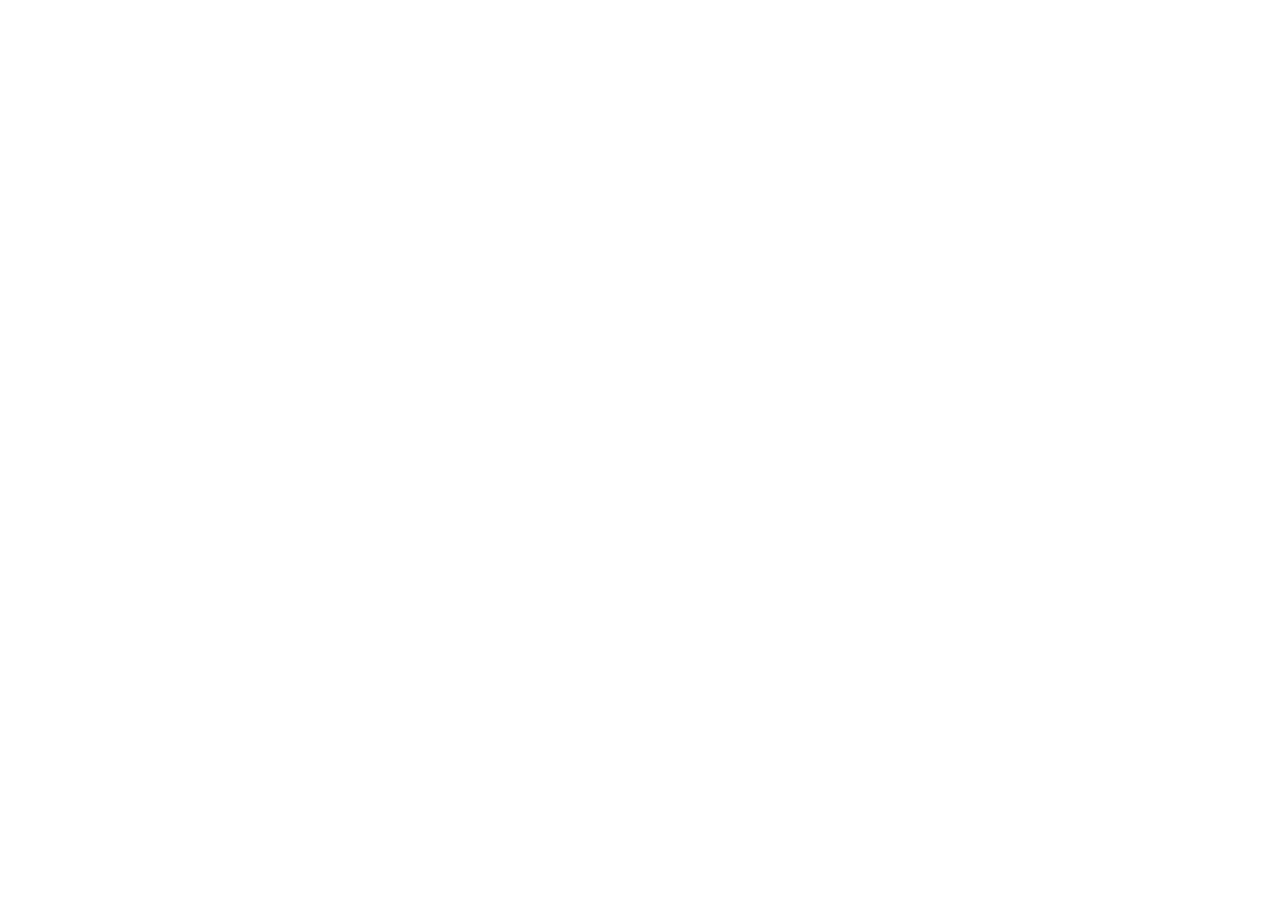
==== index.html @ 857faf33 "css setup and images" ====
<!doctype html>
<html lang="en">
  <head>
    <meta charset="UTF-8" />
    <meta name="viewport" content="width=device-width, initial-scale=1.0" />

    <!--google fonts-->
    <link rel="preconnect" href="https://fonts.googleapis.com" />
    <link rel="preconnect" href="https://fonts.gstatic.com" crossorigin />
    <link
      href="https://fonts.googleapis.com/css2?family=Google+Sans:ital,opsz,wght@0,17..18,400..700;1,17..18,400..700&family=Klee+One&family=Shantell+Sans:ital,wght@0,300..800;1,300..800&display=swap"
      rel="stylesheet"
    />

    <!--css-->

    <link rel="stylesheet" href="style.css" />

    <title>Kane | Profile</title>
  </head>
  <body></body>
</html>
---- style.css ----
:root {
  --clr-neutral-100: hsl(210, 20%, 98%);
  --clr-neutral-200: hsl(225, 20%, 96%);
  --clr-neutral-300: hsl(60, 4%, 85%);
  --clr-neutral-500: hsl(60, 4%, 16%);
  --clr-neutral-600: hsl(60, 6%, 13%);
  --clr-neutral-700: hsl(218, 22%, 10%);

  --clr-primary-100: hsl(278, 100, 83);
  --clr-primary-300: hsl(273, 68, 59);
  --clr-primary-800: hsl(262, 100, 8);

  --clr-secondary-400: hsl(152, 41, 52);

  --clr-gradient: linear-gradient(90deg, red -50%, blue 150%);

  --fw-regular: 400;
  --fw-bold: 700;

  --ff-primary: "Klee One", cursive;
  --ff-secondary: "Google Sans", sans-serif;
  --ff-accent: "Shantell Sans", cursive;

  --fs-300: clamp(0.9375rem, 0.6665rem + 1.2045vw, 1.6rem);
  --fs-400: clamp(1.125rem, 0.767rem + 1.5909vw, 2rem);
  --fs-500: clamp(1.35rem, 0.8795rem + 2.0909vw, 2.5rem);
  --fs-600: clamp(1.62rem, 1.0043rem + 2.7364vw, 3.125rem);
  --fs-700: clamp(1.944rem, 1.1413rem + 3.5677vw, 3.9063rem);
  --fs-800: clamp(2.3328rem, 1.2896rem + 4.6364vw, 4.8828rem);
  --fs-900: clamp(2.7994rem, 1.4477rem + 6.0076vw, 6.1035rem);

  /* light theme */
  --clr-foreground: var(--clr-neutral-700);
  --clr-background: var(--clr-neutral-100);
}

@media (prefers-color-scheme: dark) {
  :root {
    /* dark theme */
    --clr-foreground: var(--clr-neutral-100);
    --clr-background: var(--clr-neutral-700);
  }
}

/* Utility Classes*/

.wrapper {
  width: min(1440px, 100% - 4rem);
  margin-inline: auto;
}

.grid {
  display: grid;
  gap: var(--grid-spacer, 1rem);
}

.flex {
  display: flex;
  gap: var(--flex-spacer, 1rem);
}

.ff-primary {
  font-family: var(--ff-primary);
}

.ff-secondary {
  font-family: var(--ff-secondary);
}

.ff-accent {
  font-family: var(--ff-accent);
}
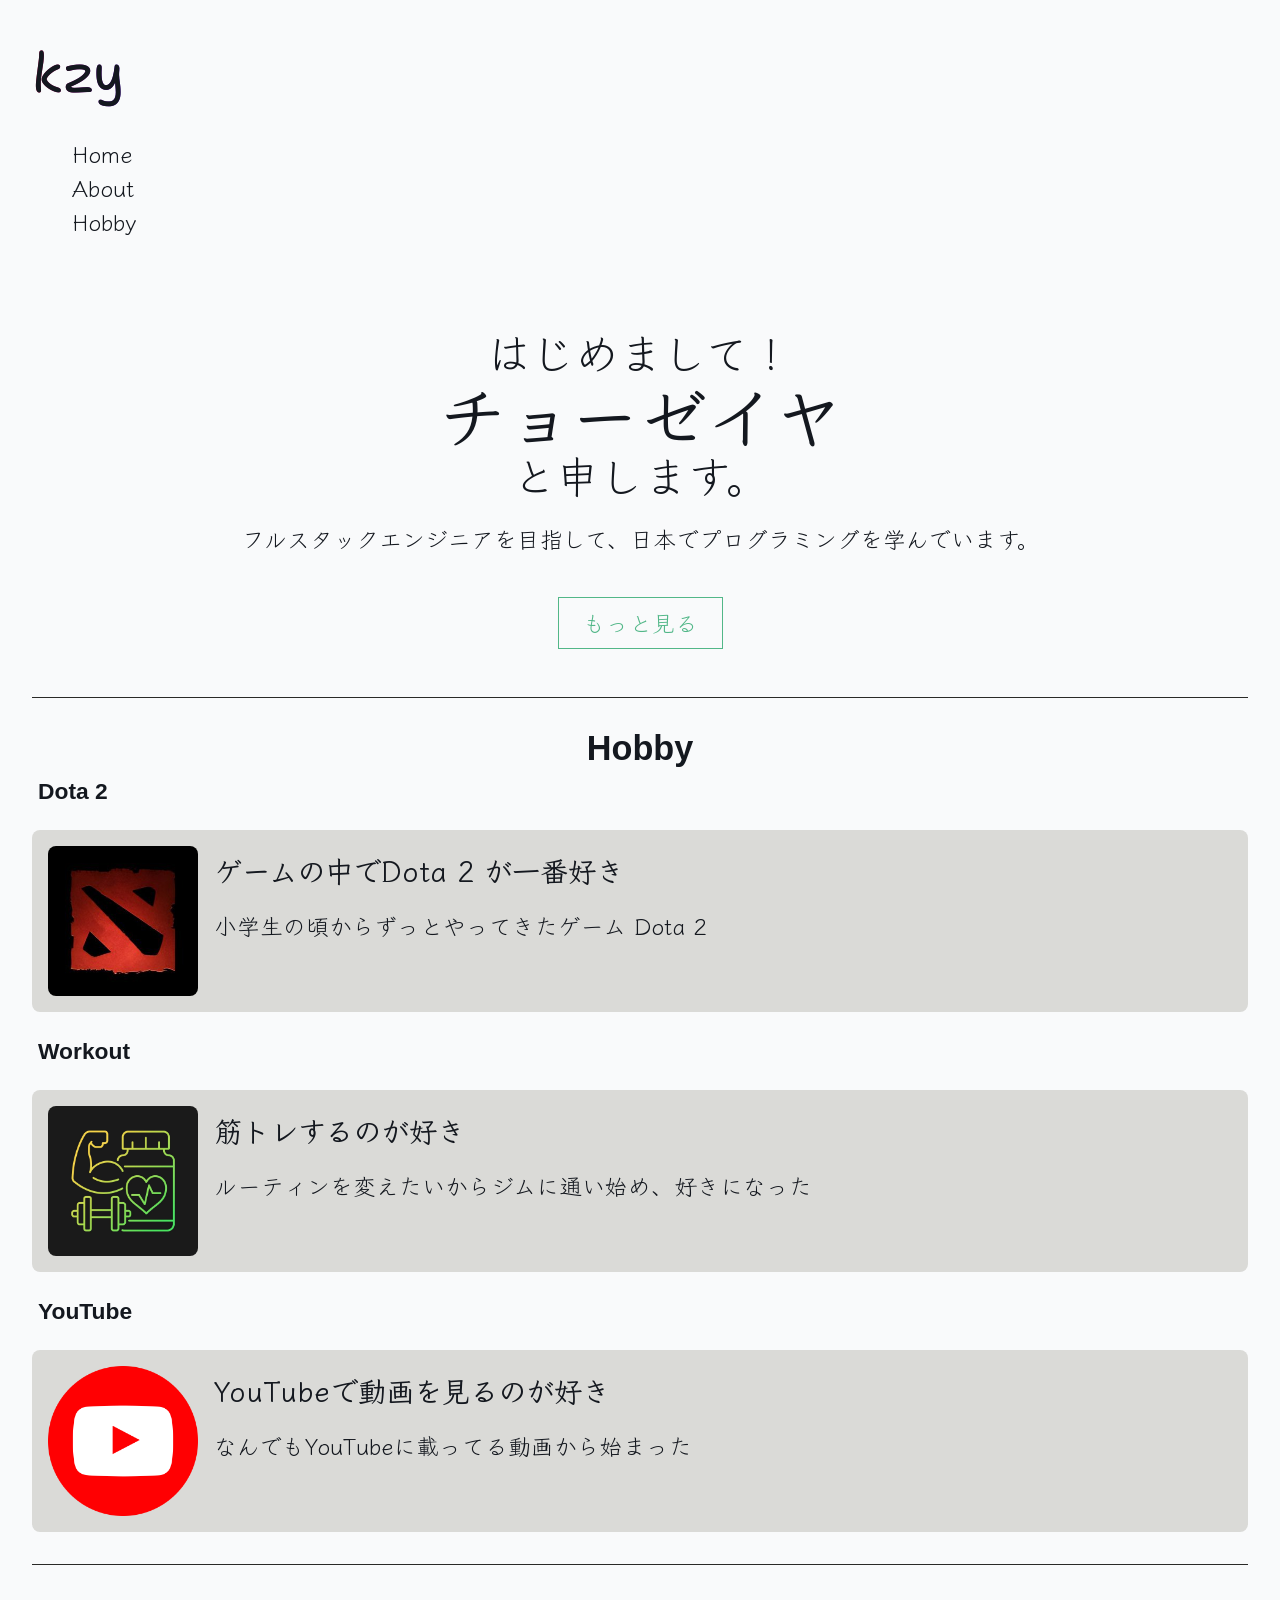
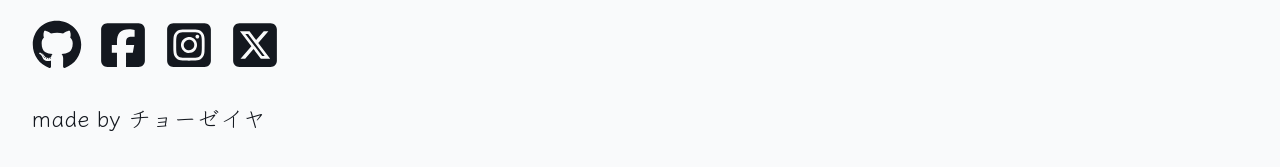
==== commit 16060a8f: "everything but navigation is styled" ====
--- a/index.html
+++ b/index.html
@@ -8,7 +8,7 @@
     <link rel="preconnect" href="https://fonts.googleapis.com" />
     <link rel="preconnect" href="https://fonts.gstatic.com" crossorigin />
     <link
-      href="https://fonts.googleapis.com/css2?family=Google+Sans:ital,opsz,wght@0,17..18,400..700;1,17..18,400..700&family=Klee+One&family=Shantell+Sans:ital,wght@0,300..800;1,300..800&display=swap"
+      href="https://fonts.googleapis.com/css2?family=Google+Sans:ital,opsz,wght@0,17..18,400..700;1,17..18,400..700&family=Klee+One:wght@400;600&family=Shantell+Sans:ital,wght@0,300..800;1,300..800&display=swap"
       rel="stylesheet"
     />
 
@@ -16,7 +16,166 @@
 
     <link rel="stylesheet" href="style.css" />
 
-    <title>Kane | Profile</title>
+    <title>kzy | Profile</title>
   </head>
-  <body></body>
+  <body>
+    <header>
+      <div class="wrapper">
+        <div class="logo-container">
+          <p class="logo">
+            <a class="logo-link | ff-accent fs-800" href="index.html">kzy</a>
+          </p>
+        </div>
+        <nav class="primary-nav">
+          <ul class="nav-lists" role="list">
+            <li class="nav-list">
+              <a href="index.html" class="nav-link">Home</a>
+            </li>
+            <li class="nav-list">
+              <a href="about.html" class="nav-link">About</a>
+            </li>
+            <li class="nav-list">
+              <a href="hobby.html" class="nav-link">Hobby</a>
+            </li>
+          </ul>
+        </nav>
+      </div>
+    </header>
+
+    <main>
+      <div class="wrapper">
+        <section class="hero-section">
+          <div class="hero-content | grid">
+            <h1 class="hero-content-title | fw-regular fs-700">
+              はじめまして！
+              <br />
+              <span class="text-big | fw-semi-bold fs-900">チョーゼイヤ</span>
+              <br />
+              と申します。
+            </h1>
+            <p class="hero-content-description">
+              フルスタックエンジニアを目指して、日本でプログラミングを学んでいます。
+            </p>
+            <a href="about.html" class="link-btn">もっと見る</a>
+          </div>
+
+          <img src="" alt="" class="hero-avatar" />
+        </section>
+
+        <section class="hobby-section">
+          <h2 class="hobby-title | ff-secondary fw-bold text-center">Hobby</h2>
+
+          <div class="cards-container | grid">
+            <!--Dota 2-->
+            <div class="card dota | grid">
+              <p class="card-title | ff-secondary fw-bold">Dota 2</p>
+              <div class="card-content-container | grid">
+                <div class="card-img">
+                  <img src="images/dota.jpg" alt="" />
+                </div>
+                <div class="card-contents | flow text-start">
+                  <h4 class="card-content-heading | fs-500">
+                    ゲームの中でDota 2 が一番好き
+                  </h4>
+                  <p class="card-content-description">
+                    小学生の頃からずっとやってきたゲーム Dota 2
+                  </p>
+                </div>
+              </div>
+            </div>
+
+            <!--Workout-->
+            <div class="card workout | grid">
+              <p class="card-title | ff-secondary fw-bold">Workout</p>
+              <div class="card-content-container | grid">
+                <div class="card-img">
+                  <img src="images/workout.jpg" alt="" />
+                </div>
+                <div class="card-contents | flow text-start">
+                  <h4 class="card-content-heading | fs-500">
+                    筋トレするのが好き
+                  </h4>
+                  <p class="card-content-description">
+                    ルーティンを変えたいからジムに通い始め、好きになった
+                  </p>
+                </div>
+              </div>
+            </div>
+
+            <!--YouTube-->
+            <div class="card youtube | grid">
+              <p class="card-title | ff-secondary fw-bold">YouTube</p>
+              <div class="card-content-container | grid">
+                <div class="card-img">
+                  <img src="images/youtube.png" alt="" />
+                </div>
+                <div class="card-contents | flow text-start">
+                  <h4 class="card-content-heading | fs-500">
+                    YouTubeで動画を見るのが好き　
+                  </h4>
+                  <p class="card-content-description">
+                    なんでもYouTubeに載ってる動画から始まった
+                  </p>
+                </div>
+              </div>
+            </div>
+          </div>
+        </section>
+      </div>
+    </main>
+    <footer>
+      <div class="footer-section | wrapper">
+        <ul class="social-lists | flex" role="list">
+          <!--GitHub-->
+          <li class="social-list github">
+            <a href="" class="social-link">
+              <svg xmlns="http://www.w3.org/2000/svg" viewBox="0 0 512 512">
+                <!--!Font Awesome Free v7.2.0 by @fontawesome - https://fontawesome.com License - https://fontawesome.com/license/free Copyright 2026 Fonticons, Inc.-->
+                <path
+                  d="M173.9 397.4c0 2-2.3 3.6-5.2 3.6-3.3 .3-5.6-1.3-5.6-3.6 0-2 2.3-3.6 5.2-3.6 3-.3 5.6 1.3 5.6 3.6zm-31.1-4.5c-.7 2 1.3 4.3 4.3 4.9 2.6 1 5.6 0 6.2-2s-1.3-4.3-4.3-5.2c-2.6-.7-5.5 .3-6.2 2.3zm44.2-1.7c-2.9 .7-4.9 2.6-4.6 4.9 .3 2 2.9 3.3 5.9 2.6 2.9-.7 4.9-2.6 4.6-4.6-.3-1.9-3-3.2-5.9-2.9zM252.8 8c-138.7 0-244.8 105.3-244.8 244 0 110.9 69.8 205.8 169.5 239.2 12.8 2.3 17.3-5.6 17.3-12.1 0-6.2-.3-40.4-.3-61.4 0 0-70 15-84.7-29.8 0 0-11.4-29.1-27.8-36.6 0 0-22.9-15.7 1.6-15.4 0 0 24.9 2 38.6 25.8 21.9 38.6 58.6 27.5 72.9 20.9 2.3-16 8.8-27.1 16-33.7-55.9-6.2-112.3-14.3-112.3-110.5 0-27.5 7.6-41.3 23.6-58.9-2.6-6.5-11.1-33.3 2.6-67.9 20.9-6.5 69 27 69 27 20-5.6 41.5-8.5 62.8-8.5s42.8 2.9 62.8 8.5c0 0 48.1-33.6 69-27 13.7 34.7 5.2 61.4 2.6 67.9 16 17.7 25.8 31.5 25.8 58.9 0 96.5-58.9 104.2-114.8 110.5 9.2 7.9 17 22.9 17 46.4 0 33.7-.3 75.4-.3 83.6 0 6.5 4.6 14.4 17.3 12.1 100-33.2 167.8-128.1 167.8-239 0-138.7-112.5-244-251.2-244zM105.2 352.9c-1.3 1-1 3.3 .7 5.2 1.6 1.6 3.9 2.3 5.2 1 1.3-1 1-3.3-.7-5.2-1.6-1.6-3.9-2.3-5.2-1zm-10.8-8.1c-.7 1.3 .3 2.9 2.3 3.9 1.6 1 3.6 .7 4.3-.7 .7-1.3-.3-2.9-2.3-3.9-2-.6-3.6-.3-4.3 .7zm32.4 35.6c-1.6 1.3-1 4.3 1.3 6.2 2.3 2.3 5.2 2.6 6.5 1 1.3-1.3 .7-4.3-1.3-6.2-2.2-2.3-5.2-2.6-6.5-1zm-11.4-14.7c-1.6 1-1.6 3.6 0 5.9s4.3 3.3 5.6 2.3c1.6-1.3 1.6-3.9 0-6.2-1.4-2.3-4-3.3-5.6-2z"
+                />
+              </svg>
+            </a>
+          </li>
+
+          <!--Facebook-->
+          <li class="social-list facebook">
+            <a href="" class="social-link">
+              <svg xmlns="http://www.w3.org/2000/svg" viewBox="0 0 448 512">
+                <!--!Font Awesome Free v7.2.0 by @fontawesome - https://fontawesome.com License - https://fontawesome.com/license/free Copyright 2026 Fonticons, Inc.-->
+                <path
+                  d="M64 32C28.7 32 0 60.7 0 96L0 416c0 35.3 28.7 64 64 64l98.2 0 0-145.8-52.8 0 0-78.2 52.8 0 0-33.7c0-87.1 39.4-127.5 125-127.5 16.2 0 44.2 3.2 55.7 6.4l0 70.8c-6-.6-16.5-1-29.6-1-42 0-58.2 15.9-58.2 57.2l0 27.8 83.6 0-14.4 78.2-69.3 0 0 145.8 129 0c35.3 0 64-28.7 64-64l0-320c0-35.3-28.7-64-64-64L64 32z"
+                />
+              </svg>
+            </a>
+          </li>
+
+          <!--Instagram-->
+          <li class="social-list instagram">
+            <a href="" class="social-link">
+              <svg xmlns="http://www.w3.org/2000/svg" viewBox="0 0 448 512">
+                <!--!Font Awesome Free v7.2.0 by @fontawesome - https://fontawesome.com License - https://fontawesome.com/license/free Copyright 2026 Fonticons, Inc.-->
+                <path
+                  d="M194.4 211.7a53.3 53.3 0 1 0 59.2 88.6 53.3 53.3 0 1 0 -59.2-88.6zm142.3-68.4c-5.2-5.2-11.5-9.3-18.4-12-18.1-7.1-57.6-6.8-83.1-6.5-4.1 0-7.9 .1-11.2 .1s-7.2 0-11.4-.1c-25.5-.3-64.8-.7-82.9 6.5-6.9 2.7-13.1 6.8-18.4 12s-9.3 11.5-12 18.4c-7.1 18.1-6.7 57.7-6.5 83.2 0 4.1 .1 7.9 .1 11.1s0 7-.1 11.1c-.2 25.5-.6 65.1 6.5 83.2 2.7 6.9 6.8 13.1 12 18.4s11.5 9.3 18.4 12c18.1 7.1 57.6 6.8 83.1 6.5 4.1 0 7.9-.1 11.2-.1s7.2 0 11.4 .1c25.5 .3 64.8 .7 82.9-6.5 6.9-2.7 13.1-6.8 18.4-12s9.3-11.5 12-18.4c7.2-18 6.8-57.4 6.5-83 0-4.2-.1-8.1-.1-11.4s0-7.1 .1-11.4c.3-25.5 .7-64.9-6.5-83-2.7-6.9-6.8-13.1-12-18.4l0 .2zm-67.1 44.5c18.1 12.1 30.6 30.9 34.9 52.2s-.2 43.5-12.3 61.6c-6 9-13.7 16.6-22.6 22.6s-19 10.1-29.6 12.2c-21.3 4.2-43.5-.2-61.6-12.3s-30.6-30.9-34.9-52.2 .2-43.5 12.2-61.6 30.9-30.6 52.2-34.9 43.5 .2 61.6 12.2l.1 0zm29.2-1.3c-3.1-2.1-5.6-5.1-7.1-8.6s-1.8-7.3-1.1-11.1 2.6-7.1 5.2-9.8 6.1-4.5 9.8-5.2 7.6-.4 11.1 1.1 6.5 3.9 8.6 7 3.2 6.8 3.2 10.6c0 2.5-.5 5-1.4 7.3s-2.4 4.4-4.1 6.2-3.9 3.2-6.2 4.2-4.8 1.5-7.3 1.5c-3.8 0-7.5-1.1-10.6-3.2l-.1 0zM448 96c0-35.3-28.7-64-64-64L64 32C28.7 32 0 60.7 0 96L0 416c0 35.3 28.7 64 64 64l320 0c35.3 0 64-28.7 64-64l0-320zM357 389c-18.7 18.7-41.4 24.6-67 25.9-26.4 1.5-105.6 1.5-132 0-25.6-1.3-48.3-7.2-67-25.9s-24.6-41.4-25.8-67c-1.5-26.4-1.5-105.6 0-132 1.3-25.6 7.1-48.3 25.8-67s41.5-24.6 67-25.8c26.4-1.5 105.6-1.5 132 0 25.6 1.3 48.3 7.1 67 25.8s24.6 41.4 25.8 67c1.5 26.3 1.5 105.4 0 131.9-1.3 25.6-7.1 48.3-25.8 67l0 .1z"
+                />
+              </svg>
+            </a>
+          </li>
+
+          <!--X-twitter-->
+          <li class="social-list x-twitter">
+            <a href="" class="social-link">
+              <svg xmlns="http://www.w3.org/2000/svg" viewBox="0 0 448 512">
+                <!--!Font Awesome Free v7.2.0 by @fontawesome - https://fontawesome.com License - https://fontawesome.com/license/free Copyright 2026 Fonticons, Inc.-->
+                <path
+                  d="M64 32C28.7 32 0 60.7 0 96L0 416c0 35.3 28.7 64 64 64l320 0c35.3 0 64-28.7 64-64l0-320c0-35.3-28.7-64-64-64L64 32zm297.1 84l-103.8 118.6 122.1 161.4-95.6 0-74.8-97.9-85.7 97.9-47.5 0 111-126.9-117.1-153.1 98 0 67.7 89.5 78.2-89.5 47.5 0zM323.3 367.6l-169.9-224.7-28.3 0 171.8 224.7 26.4 0z"
+                />
+              </svg>
+            </a>
+          </li>
+        </ul>
+        <p class="creator-information">made by チョーゼイヤ</p>
+      </div>
+    </footer>
+  </body>
 </html>
--- a/style.css
+++ b/style.css
@@ -6,32 +6,42 @@
   --clr-neutral-600: hsl(60, 6%, 13%);
   --clr-neutral-700: hsl(218, 22%, 10%);
 
-  --clr-primary-100: hsl(278, 100, 83);
-  --clr-primary-300: hsl(273, 68, 59);
-  --clr-primary-800: hsl(262, 100, 8);
-
-  --clr-secondary-400: hsl(152, 41, 52);
+  --clr-primary-100: hsl(278, 100%, 83%);
+  --clr-primary-200: hsl(274, 100%, 75%);
+  --clr-primary-300: hsl(273, 68%, 59%);
+  --clr-primary-400: hsl(272, 63%, 46%);
+  --clr-primary-500: hsl(270, 73%, 35%);
+  --clr-primary-600: hsl(271, 85%, 23%);
+  --clr-primary-700: hsl(271, 100%, 14%);
+  --clr-primary-800: hsl(262, 100%, 8%);
+
+  --clr-section-underline: var(--clr-neutral-500);
+
+  --clr-secondary-400: hsl(152, 41%, 52%);
 
   --clr-gradient: linear-gradient(90deg, red -50%, blue 150%);
 
+  /* light theme */
+  --clr-foreground: var(--clr-neutral-700);
+  --clr-background: var(--clr-neutral-100);
+  --clr-card-bg: var(--clr-neutral-300);
+
   --fw-regular: 400;
+  --fw-semi-bold: 600;
   --fw-bold: 700;
 
   --ff-primary: "Klee One", cursive;
   --ff-secondary: "Google Sans", sans-serif;
   --ff-accent: "Shantell Sans", cursive;
 
-  --fs-300: clamp(0.9375rem, 0.6665rem + 1.2045vw, 1.6rem);
-  --fs-400: clamp(1.125rem, 0.767rem + 1.5909vw, 2rem);
-  --fs-500: clamp(1.35rem, 0.8795rem + 2.0909vw, 2.5rem);
-  --fs-600: clamp(1.62rem, 1.0043rem + 2.7364vw, 3.125rem);
-  --fs-700: clamp(1.944rem, 1.1413rem + 3.5677vw, 3.9063rem);
-  --fs-800: clamp(2.3328rem, 1.2896rem + 4.6364vw, 4.8828rem);
-  --fs-900: clamp(2.7994rem, 1.4477rem + 6.0076vw, 6.1035rem);
-
-  /* light theme */
-  --clr-foreground: var(--clr-neutral-700);
-  --clr-background: var(--clr-neutral-100);
+  --fs-200: clamp(0.6944rem, 0.6059rem + 0.3934vw, 0.96rem);
+  --fs-300: clamp(0.8333rem, 0.7111rem + 0.5432vw, 1.2rem);
+  --fs-400: clamp(1rem, 0.8333rem + 0.7407vw, 1.5rem);
+  --fs-500: clamp(1.2rem, 0.975rem + 1vw, 1.875rem);
+  --fs-600: clamp(1.44rem, 1.1388rem + 1.3389vw, 2.3438rem);
+  --fs-700: clamp(1.728rem, 1.3274rem + 1.7803vw, 2.9297rem);
+  --fs-800: clamp(2.0736rem, 1.5441rem + 2.3533vw, 3.6621rem);
+  --fs-900: clamp(2.4883rem, 1.7919rem + 3.0953vw, 4.5776rem);
 }
 
 @media (prefers-color-scheme: dark) {
@@ -39,7 +49,129 @@
     /* dark theme */
     --clr-foreground: var(--clr-neutral-100);
     --clr-background: var(--clr-neutral-700);
+    --clr-card-bg: var(--clr-neutral-500);
   }
+}
+
+/* Reset */
+
+/* Box sizing rules */
+*,
+*::before,
+*::after {
+  box-sizing: border-box;
+}
+
+/* Prevent font size inflation */
+html {
+  -moz-text-size-adjust: none;
+  -webkit-text-size-adjust: none;
+  text-size-adjust: none;
+}
+
+/* Remove default margin in favour of better control in authored CSS */
+body,
+h1,
+h2,
+h3,
+h4,
+p,
+figure,
+blockquote,
+dl,
+dd {
+  margin: 0;
+}
+
+/* Remove list styles on ul, ol elements with a list role, which suggests default styling will be removed */
+ul[role="list"],
+ol[role="list"] {
+  list-style: none;
+}
+
+/* Set core body defaults */
+body {
+  min-height: 100vh;
+  line-height: 1.5;
+}
+
+/* Set shorter line heights on headings and interactive elements */
+h1,
+h2,
+h3,
+h4,
+button,
+input,
+label {
+  line-height: 1.1;
+}
+
+/* A elements that don't have a class get default styles */
+a:not([class]) {
+  text-decoration-skip-ink: auto;
+  color: currentColor;
+}
+
+/* Make images easier to work with */
+img,
+picture {
+  max-width: 100%;
+  display: block;
+}
+
+/* Inherit fonts for inputs and buttons */
+input,
+button,
+textarea,
+select {
+  font-family: inherit;
+  font-size: inherit;
+}
+
+/* Make sure textareas without a rows attribute are not tiny */
+textarea:not([rows]) {
+  min-height: 10em;
+}
+
+/* Anything that has been anchored to should have extra scroll margin */
+:target {
+  scroll-margin-block: 5ex;
+}
+
+/* General styling */
+
+body {
+  color: var(--clr-foreground);
+  background-color: var(--clr-background);
+  font-family: var(--ff-primary);
+  font-size: var(--fs-400);
+}
+
+a {
+  text-decoration: none;
+  color: var(--clr-foreground);
+}
+header,
+section,
+footer {
+  padding-block: 2rem;
+}
+
+section {
+  border-bottom: 1px solid var(--clr-section-underline);
+}
+
+/* logo */
+
+.logo-link {
+  background: var(--clr-gradient);
+  background-clip: text;
+  transition: 0.5s;
+}
+
+.logo-link:hover,
+.logo-link:focus-visible {
+  color: transparent;
 }
 
 /* Utility Classes*/
@@ -59,6 +191,18 @@
   gap: var(--flex-spacer, 1rem);
 }
 
+.flow > * + * {
+  margin-block-start: var(--flow-spacer, 1.5rem);
+}
+
+.text-center {
+  text-align: center;
+}
+
+.text-start {
+  text-align: start;
+}
+
 .ff-primary {
   font-family: var(--ff-primary);
 }
@@ -70,3 +214,147 @@
 .ff-accent {
   font-family: var(--ff-accent);
 }
+
+.fw-regular {
+  font-weight: var(--fw-regular);
+}
+
+.fw-semi-bold {
+  font-weight: var(--fw-semi-bold);
+}
+
+.fw-bold {
+  font-weight: var(--fw-bold);
+}
+
+.fs-200 {
+  font-size: var(--fs-200);
+}
+
+.fs-300 {
+  font-size: var(--fs-300);
+}
+
+.fs-400 {
+  font-size: var(--fs-400);
+}
+
+.fs-500 {
+  font-size: var(--fs-500);
+}
+
+.fs-600 {
+  font-size: var(--fs-600);
+}
+
+.fs-700 {
+  font-size: var(--fs-700);
+}
+
+.fs-800 {
+  font-size: var(--fs-800);
+}
+
+.fs-900 {
+  font-size: var(--fs-900);
+}
+
+/* header */
+
+/* logo and nav */
+
+@media (width < 600px) {
+  .logo-container {
+    border-bottom: 3px solid var(--clr-primary-300);
+    padding-block: 0.5rem;
+  }
+
+  .nav-lists {
+    display: flex;
+    justify-content: space-between;
+    padding: 1rem 1.5rem;
+    border-radius: 100vw;
+    border: 1px solid red;
+  }
+}
+
+/* main */
+
+/* hero */
+
+.hero-content {
+  --grid-spacer: 1.5rem;
+  text-align: center;
+}
+
+/* link button */
+
+.link-btn {
+  color: var(--clr-secondary-400);
+  background-color: transparent;
+  margin: 1rem auto;
+  padding: 0.5rem 1.5rem;
+  border: 1px solid var(--clr-secondary-400);
+  width: max-content;
+}
+
+/* hobby section */
+
+/* card */
+
+.card {
+  --border-radius: 0.5rem;
+  --text-padding: 0.25rem;
+}
+
+.card-title {
+  width: fit-content;
+  padding: var(--text-padding);
+  border-radius: var(--border-radius);
+  border: 2px solid transparent;
+
+  background:
+    linear-gradient(var(--clr-background)) padding-box,
+    linear-gradient(90deg, red -70%, blue 170%) border-box;
+}
+
+.card-content-container {
+  grid-template-columns: 150px 1fr;
+  border-radius: var(--border-radius);
+  padding: 1rem;
+  background-color: var(--clr-card-bg);
+}
+
+.card-img {
+  width: 150px;
+  aspect-ratio: 150px;
+}
+
+.card-img > img {
+  width: 100%;
+  height: 100%;
+  object-fit: cover;
+  border-radius: var(--border-radius);
+}
+
+.card-contents {
+  text-align: start;
+}
+
+.card-content-heading {
+  padding-block-start: 0.5rem;
+}
+
+/* footer */
+
+/* social lists */
+
+.social-lists {
+  padding: 0;
+}
+
+.social-link > svg {
+  width: 50px;
+  aspect-ratio: 1;
+  fill: var(--clr-foreground);
+}
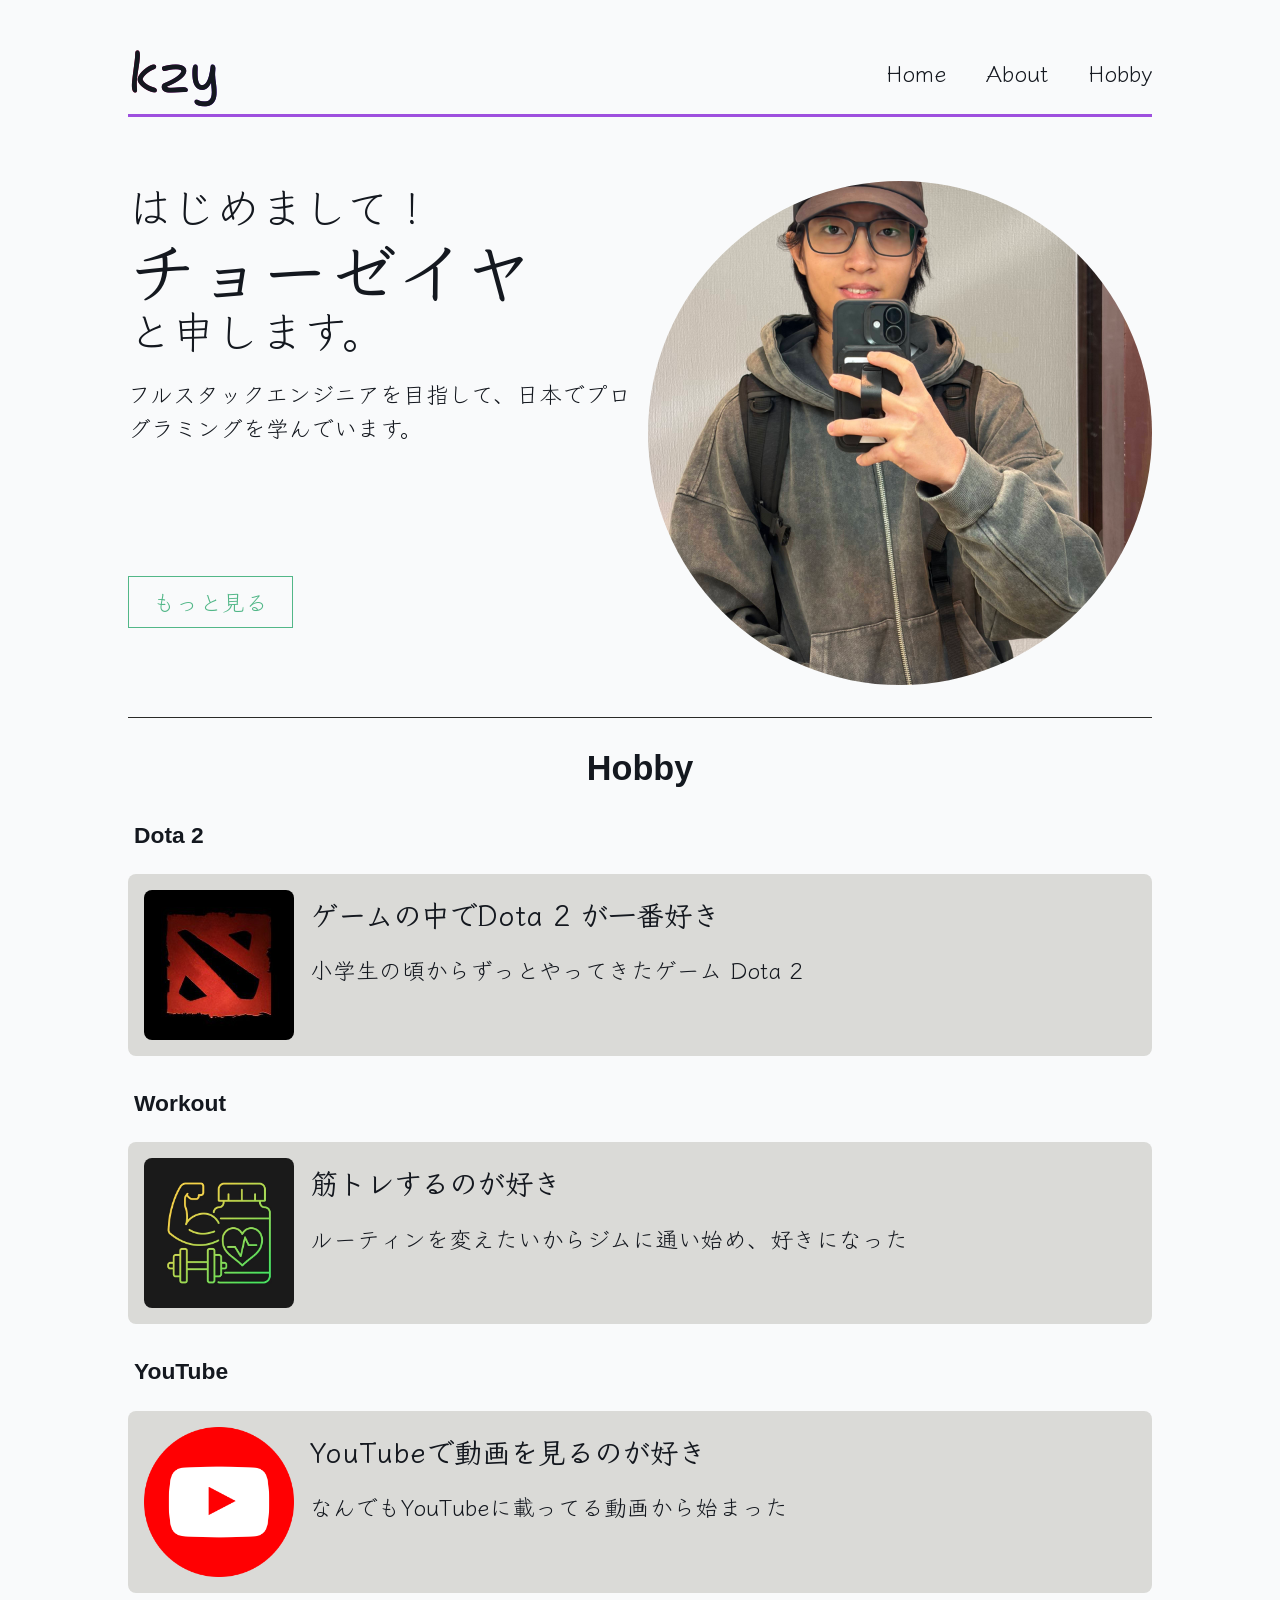
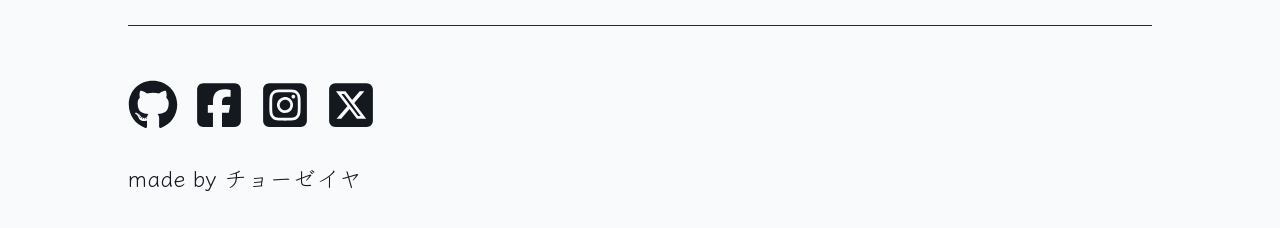
==== commit 596cc3e1: "hero and nav section completed" ====
--- a/index.html
+++ b/index.html
@@ -20,7 +20,7 @@
   </head>
   <body>
     <header>
-      <div class="wrapper">
+      <div class="header | wrapper">
         <div class="logo-container">
           <p class="logo">
             <a class="logo-link | ff-accent fs-800" href="index.html">kzy</a>
@@ -44,7 +44,7 @@
 
     <main>
       <div class="wrapper">
-        <section class="hero-section">
+        <section class="hero-section | grid">
           <div class="hero-content | grid">
             <h1 class="hero-content-title | fw-regular fs-700">
               はじめまして！
@@ -56,16 +56,17 @@
             <p class="hero-content-description">
               フルスタックエンジニアを目指して、日本でプログラミングを学んでいます。
             </p>
-            <a href="about.html" class="link-btn">もっと見る</a>
           </div>
 
-          <img src="" alt="" class="hero-avatar" />
+          <img src="images/avatar.jpg" alt="" class="hero-avatar" />
+
+          <a href="about.html" class="link-btn">もっと見る</a>
         </section>
 
-        <section class="hobby-section">
+        <section class="hobby-section | flow">
           <h2 class="hobby-title | ff-secondary fw-bold text-center">Hobby</h2>
 
-          <div class="cards-container | grid">
+          <div class="cards-container">
             <!--Dota 2-->
             <div class="card dota | grid">
               <p class="card-title | ff-secondary fw-bold">Dota 2</p>
--- a/style.css
+++ b/style.css
@@ -150,6 +150,7 @@
 a {
   text-decoration: none;
   color: var(--clr-foreground);
+  margin: 0;
 }
 header,
 section,
@@ -177,7 +178,7 @@
 /* Utility Classes*/
 
 .wrapper {
-  width: min(1440px, 100% - 4rem);
+  width: min(1024px, 100% - 4rem);
   margin-inline: auto;
 }
 
@@ -261,7 +262,21 @@
 
 /* header */
 
+@media (width > 600px) {
+  .header {
+    display: flex;
+    align-items: center;
+    justify-content: space-between;
+    border-bottom: 3px solid var(--clr-primary-300);
+  }
+}
+
 /* logo and nav */
+
+.nav-lists {
+  display: flex;
+  gap: 2.5rem;
+}
 
 @media (width < 600px) {
   .logo-container {
@@ -270,37 +285,111 @@
   }
 
   .nav-lists {
+    --border-width: 1px;
+    /*position: fixed;
+    inset: auto 0;*/
     display: flex;
     justify-content: space-between;
     padding: 1rem 1.5rem;
     border-radius: 100vw;
-    border: 1px solid red;
+
+    background: hsl(from var(--clr-neutral-600) h s l / 0.5);
+    backdrop-filter: blur(15px);
+  }
+
+  .nav-lists::before {
+    content: "";
+    position: absolute;
+    z-index: -1;
+    inset: 0;
+    border-radius: inherit;
+    border: var(--border-width) solid transparent;
+    background: linear-gradient(var(--clr-neutral-600), var(--clr-neutral-500))
+      border-box;
+    mask:
+      linear-gradient(black) border-box,
+      linear-gradient(black) padding-box;
+    mask-composite: subtract;
   }
 }
 
 /* main */
 
-/* hero */
-
-.hero-content {
-  --grid-spacer: 1.5rem;
-  text-align: center;
-}
-
 /* link button */
 
 .link-btn {
+  width: fit-content;
+  height: fit-content;
+  display: block;
   color: var(--clr-secondary-400);
   background-color: transparent;
   margin: 1rem auto;
   padding: 0.5rem 1.5rem;
   border: 1px solid var(--clr-secondary-400);
-  width: max-content;
+}
+
+/* hero */
+
+.hero-section {
+  grid-template-areas:
+    "text"
+    "image"
+    "link";
+}
+
+@media (width > 600px) {
+  .hero-section {
+    grid-template-areas:
+      "text image"
+      "text image"
+      "link image";
+    grid-auto-columns: 1fr;
+  }
+
+  .link-btn {
+    margin: 0;
+  }
+}
+
+.hero-section > *:nth-child(1) {
+  text-align: start;
+  grid-area: text;
+  align-self: start;
+}
+
+.hero-section > *:nth-child(2) {
+  grid-area: image;
+}
+
+.hero-section > *:nth-child(3) {
+  grid-area: link;
+  align-self: start;
+}
+
+.hero-content {
+  --grid-spacer: 1.5rem;
+  text-align: center;
+}
+
+/* avatar */
+
+.hero-avatar {
+  width: 100%;
+  aspect-ratio: 1;
+  object-fit: cover;
+  border-radius: 50%;
 }
 
 /* hobby section */
 
 /* card */
+
+.cards-container {
+  container-type: inline-size;
+  display: grid;
+  gap: 1.5rem;
+  grid-template-columns: repeat(auto-fit, minmax(min(500px, 1fr), 1fr));
+}
 
 .card {
   --border-radius: 0.5rem;
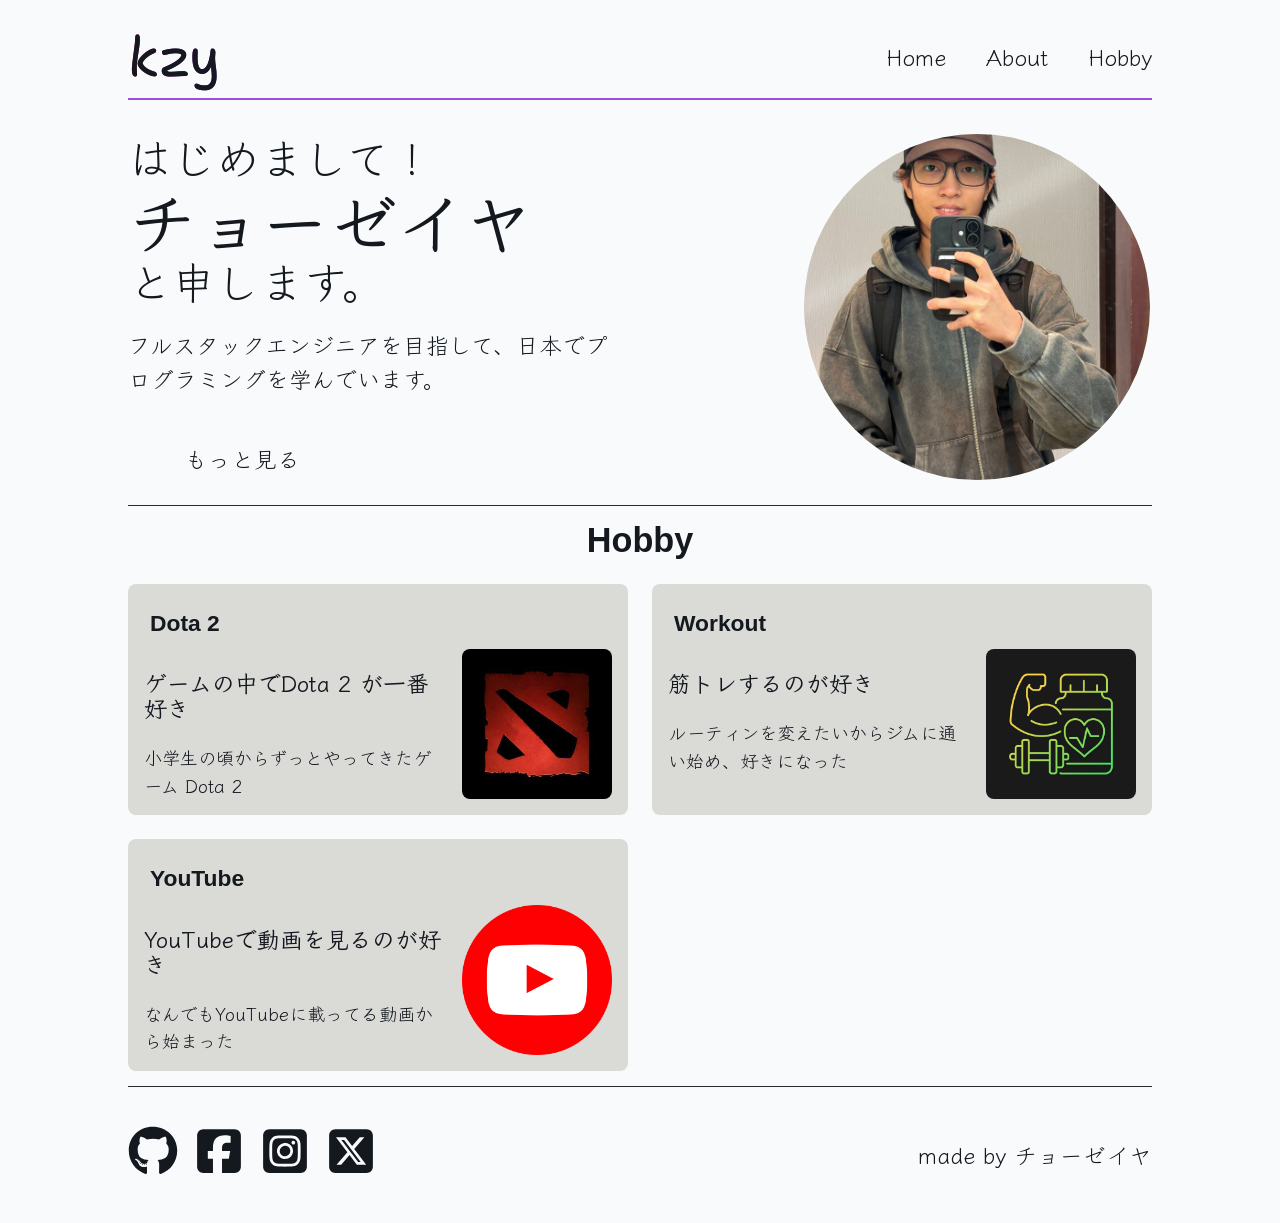
==== commit 57fddb8b: "about page completed" ====
--- a/index.html
+++ b/index.html
@@ -14,38 +14,37 @@
 
     <!--css-->
 
-    <link rel="stylesheet" href="style.css" />
+    <link rel="stylesheet" href="css/index.css" />
+    <link rel="stylesheet" href="css/home.css" />
 
     <title>kzy | Profile</title>
   </head>
   <body>
-    <header>
-      <div class="header | wrapper">
-        <div class="logo-container">
-          <p class="logo">
-            <a class="logo-link | ff-accent fs-800" href="index.html">kzy</a>
-          </p>
-        </div>
-        <nav class="primary-nav">
-          <ul class="nav-lists" role="list">
-            <li class="nav-list">
-              <a href="index.html" class="nav-link">Home</a>
-            </li>
-            <li class="nav-list">
-              <a href="about.html" class="nav-link">About</a>
-            </li>
-            <li class="nav-list">
-              <a href="hobby.html" class="nav-link">Hobby</a>
-            </li>
-          </ul>
-        </nav>
+    <header class="header">
+      <div class="logo-container">
+        <p class="logo">
+          <a class="logo-link | ff-accent fs-800" href="index.html">kzy</a>
+        </p>
       </div>
+      <nav class="primary-nav">
+        <ul class="nav-lists" role="list">
+          <li class="nav-list">
+            <a href="index.html" class="nav-link">Home</a>
+          </li>
+          <li class="nav-list">
+            <a href="about.html" class="nav-link">About</a>
+          </li>
+          <li class="nav-list">
+            <a href="hobby.html" class="nav-link">Hobby</a>
+          </li>
+        </ul>
+      </nav>
     </header>
 
     <main>
       <div class="wrapper">
-        <section class="hero-section | grid">
-          <div class="hero-content | grid">
+        <section class="hero-section | grid section-end-line">
+          <div class="hero-content | flow">
             <h1 class="hero-content-title | fw-regular fs-700">
               はじめまして！
               <br />
@@ -63,61 +62,61 @@
           <a href="about.html" class="link-btn">もっと見る</a>
         </section>
 
-        <section class="hobby-section | flow">
+        <section class="hobby-section | flow section-end-line">
           <h2 class="hobby-title | ff-secondary fw-bold text-center">Hobby</h2>
 
           <div class="cards-container">
             <!--Dota 2-->
             <div class="card dota | grid">
               <p class="card-title | ff-secondary fw-bold">Dota 2</p>
-              <div class="card-content-container | grid">
-                <div class="card-img">
-                  <img src="images/dota.jpg" alt="" />
-                </div>
-                <div class="card-contents | flow text-start">
-                  <h4 class="card-content-heading | fs-500">
-                    ゲームの中でDota 2 が一番好き
-                  </h4>
-                  <p class="card-content-description">
-                    小学生の頃からずっとやってきたゲーム Dota 2
-                  </p>
-                </div>
+
+              <div class="card-contents | flow text-start">
+                <h4 class="card-content-heading | fs-400">
+                  ゲームの中でDota 2 が一番好き
+                </h4>
+                <p class="card-content-description | fs-300">
+                  小学生の頃からずっとやってきたゲーム Dota 2
+                </p>
+              </div>
+
+              <div class="card-img">
+                <img src="images/dota.jpg" alt="" />
               </div>
             </div>
 
             <!--Workout-->
             <div class="card workout | grid">
               <p class="card-title | ff-secondary fw-bold">Workout</p>
-              <div class="card-content-container | grid">
-                <div class="card-img">
-                  <img src="images/workout.jpg" alt="" />
-                </div>
-                <div class="card-contents | flow text-start">
-                  <h4 class="card-content-heading | fs-500">
-                    筋トレするのが好き
-                  </h4>
-                  <p class="card-content-description">
-                    ルーティンを変えたいからジムに通い始め、好きになった
-                  </p>
-                </div>
+
+              <div class="card-contents | flow text-start">
+                <h4 class="card-content-heading | fs-400">
+                  筋トレするのが好き
+                </h4>
+                <p class="card-content-description | fs-300">
+                  ルーティンを変えたいからジムに通い始め、好きになった
+                </p>
+              </div>
+
+              <div class="card-img">
+                <img src="images/workout.jpg" alt="" />
               </div>
             </div>
 
             <!--YouTube-->
             <div class="card youtube | grid">
               <p class="card-title | ff-secondary fw-bold">YouTube</p>
-              <div class="card-content-container | grid">
-                <div class="card-img">
-                  <img src="images/youtube.png" alt="" />
-                </div>
-                <div class="card-contents | flow text-start">
-                  <h4 class="card-content-heading | fs-500">
-                    YouTubeで動画を見るのが好き　
-                  </h4>
-                  <p class="card-content-description">
-                    なんでもYouTubeに載ってる動画から始まった
-                  </p>
-                </div>
+
+              <div class="card-contents | flow text-start">
+                <h4 class="card-content-heading | fs-400">
+                  YouTubeで動画を見るのが好き　
+                </h4>
+                <p class="card-content-description | fs-300">
+                  なんでもYouTubeに載ってる動画から始まった
+                </p>
+              </div>
+
+              <div class="card-img">
+                <img src="images/youtube.png" alt="" />
               </div>
             </div>
           </div>
--- a/css/index.css
+++ b/css/index.css
@@ -0,0 +1,384 @@
+:root {
+  --clr-neutral-100: hsl(210, 20%, 98%);
+  --clr-neutral-200: hsl(225, 20%, 96%);
+  --clr-neutral-300: hsl(60, 4%, 85%);
+  --clr-neutral-500: hsl(60, 4%, 16%);
+  --clr-neutral-600: hsl(60, 6%, 13%);
+  --clr-neutral-700: hsl(218, 22%, 10%);
+
+  --clr-primary-100: hsl(278, 100%, 83%);
+  --clr-primary-200: hsl(274, 100%, 75%);
+  --clr-primary-300: hsl(273, 68%, 59%);
+  --clr-primary-400: hsl(272, 63%, 46%);
+  --clr-primary-500: hsl(270, 73%, 35%);
+  --clr-primary-600: hsl(271, 85%, 23%);
+  --clr-primary-700: hsl(271, 100%, 14%);
+  --clr-primary-800: hsl(262, 100%, 8%);
+
+  --clr-section-underline: var(--clr-neutral-500);
+
+  --clr-secondary-400: hsl(152, 41%, 52%);
+
+  --clr-gradient: linear-gradient(90deg, red -50%, blue 150%);
+
+  /* light theme */
+  --clr-foreground: var(--clr-neutral-700);
+  --clr-background: var(--clr-neutral-100);
+  --clr-card-bg: var(--clr-neutral-300);
+  --clr-hover-mix: hsl(0 0% 95%);
+
+  --fw-regular: 400;
+  --fw-semi-bold: 600;
+  --fw-bold: 700;
+
+  --ff-primary: "Klee One", cursive;
+  --ff-secondary: "Google Sans", sans-serif;
+  --ff-accent: "Shantell Sans", cursive;
+
+  --fs-200: clamp(0.6944rem, 0.6059rem + 0.3934vw, 0.96rem);
+  --fs-300: clamp(0.8333rem, 0.7111rem + 0.5432vw, 1.2rem);
+  --fs-400: clamp(1rem, 0.8333rem + 0.7407vw, 1.5rem);
+  --fs-500: clamp(1.2rem, 0.975rem + 1vw, 1.875rem);
+  --fs-600: clamp(1.44rem, 1.1388rem + 1.3389vw, 2.3438rem);
+  --fs-700: clamp(1.728rem, 1.3274rem + 1.7803vw, 2.9297rem);
+  --fs-800: clamp(2.0736rem, 1.5441rem + 2.3533vw, 3.6621rem);
+  --fs-900: clamp(2.4883rem, 1.7919rem + 3.0953vw, 4.5776rem);
+}
+
+@media (prefers-color-scheme: dark) {
+  :root {
+    /* dark theme */
+    --clr-foreground: var(--clr-neutral-100);
+    --clr-background: var(--clr-neutral-700);
+    --clr-card-bg: var(--clr-neutral-500);
+    --clr-hover-mix: hsl(0 0% 5%);
+  }
+}
+
+/* Reset */
+
+/* Box sizing rules */
+*,
+*::before,
+*::after {
+  box-sizing: border-box;
+}
+
+/* Prevent font size inflation */
+html {
+  -moz-text-size-adjust: none;
+  -webkit-text-size-adjust: none;
+  text-size-adjust: none;
+}
+
+/* Remove default margin in favour of better control in authored CSS */
+body,
+h1,
+h2,
+h3,
+h4,
+p,
+figure,
+blockquote,
+dl,
+dd {
+  margin: 0;
+}
+
+/* Remove list styles on ul, ol elements with a list role, which suggests default styling will be removed */
+ul[role="list"],
+ol[role="list"] {
+  list-style: none;
+}
+
+/* Set core body defaults */
+body {
+  min-height: 100vh;
+  line-height: 1.5;
+}
+
+/* Set shorter line heights on headings and interactive elements */
+h1,
+h2,
+h3,
+h4,
+button,
+input,
+label {
+  line-height: 1.1;
+}
+
+/* A elements that don't have a class get default styles */
+a:not([class]) {
+  text-decoration-skip-ink: auto;
+  color: currentColor;
+}
+
+/* Make images easier to work with */
+img,
+picture {
+  max-width: 100%;
+  display: block;
+}
+
+/* Inherit fonts for inputs and buttons */
+input,
+button,
+textarea,
+select {
+  font-family: inherit;
+  font-size: inherit;
+}
+
+/* Make sure textareas without a rows attribute are not tiny */
+textarea:not([rows]) {
+  min-height: 10em;
+}
+
+/* Anything that has been anchored to should have extra scroll margin */
+:target {
+  scroll-margin-block: 5ex;
+}
+
+/* General styling */
+
+body {
+  color: var(--clr-foreground);
+  background-color: var(--clr-background);
+  font-family: var(--ff-primary);
+  font-size: var(--fs-400);
+  /*height: 100vh;*/
+}
+
+a {
+  text-decoration: none;
+  color: var(--clr-foreground);
+  margin: 0;
+}
+
+section,
+footer {
+  padding-block: 1rem;
+}
+
+/* logo */
+
+.logo-link {
+  color: inherit;
+  background: var(--clr-gradient);
+  background-clip: text;
+  transition: 0.25s;
+}
+
+.logo-link:hover,
+.logo-link:focus-visible {
+  color: transparent;
+}
+
+/* hero image */
+
+.hero-avatar {
+  max-inline-size: 350px;
+  aspect-ratio: 1;
+  object-fit: cover;
+  border-radius: 50%;
+  border: 2px solid transparent;
+  background:
+    linear-gradient(black) padding-box,
+    linear-gradient(90deg, red -50%, blue 150%) border-box;
+  @media (width > 600px) {
+    justify-self: end;
+  }
+  @media (width < 600px) {
+    max-inline-size: 250px;
+    justify-self: center;
+  }
+}
+
+/* Utility Classes*/
+
+.wrapper {
+  width: min(1024px, 100% - 4rem);
+  margin-inline: auto;
+}
+
+.grid {
+  display: grid;
+  gap: var(--grid-spacer, 1rem);
+}
+
+.flex {
+  display: flex;
+  gap: var(--flex-spacer, 1rem);
+}
+
+.flow > * + * {
+  margin-block-start: var(--flow-spacer, 1.5rem);
+}
+
+.text-center {
+  text-align: center;
+}
+
+.text-start {
+  text-align: start;
+}
+
+.ff-primary {
+  font-family: var(--ff-primary);
+}
+
+.ff-secondary {
+  font-family: var(--ff-secondary);
+}
+
+.ff-accent {
+  font-family: var(--ff-accent);
+}
+
+.fw-regular {
+  font-weight: var(--fw-regular);
+}
+
+.fw-semi-bold {
+  font-weight: var(--fw-semi-bold);
+}
+
+.fw-bold {
+  font-weight: var(--fw-bold);
+}
+
+.fs-200 {
+  font-size: var(--fs-200);
+}
+
+.fs-300 {
+  font-size: var(--fs-300);
+}
+
+.fs-400 {
+  font-size: var(--fs-400);
+}
+
+.fs-500 {
+  font-size: var(--fs-500);
+}
+
+.fs-600 {
+  font-size: var(--fs-600);
+}
+
+.fs-700 {
+  font-size: var(--fs-700);
+}
+
+.fs-800 {
+  font-size: var(--fs-800);
+}
+
+.fs-900 {
+  font-size: var(--fs-900);
+}
+
+.section-end-line {
+  border-bottom: 1px solid var(--clr-section-underline);
+}
+
+/* header */
+
+.header {
+  --_animationStartsAfter: 350px;
+  --_animationDistance: 150px;
+  display: flex;
+  align-items: center;
+  justify-content: space-between;
+  border-bottom: 2px solid var(--clr-primary-300);
+  flex-wrap: wrap;
+  color: var(--clr-foreground);
+  background-color: var(--clr-background);
+  width: var(--_headerWidth, min(1024px, 100% - 4rem));
+  margin: 1rem auto;
+
+  @supports (animation-timeline: view()) {
+    position: sticky;
+    z-index: 1000;
+    top: -6rem;
+    animation: stickyNav linear forwards;
+    animation-timeline: view();
+    animation-range-start: calc(100vh + var(--_animationStartsAfter));
+    animation-range-end: calc(
+      100vh + var(--_animationStartsAfter) + var(--_animationDistance)
+    );
+    backdrop-filter: blur(1rem);
+  }
+
+  .logo {
+    display: var(--_logoDisplay, block);
+  }
+}
+
+/* logo and nav */
+
+.nav-lists {
+  display: flex;
+  gap: 2.5rem;
+  padding: 0;
+}
+
+.nav-link {
+  color: inherit;
+}
+
+.nav-link:hover,
+.nav-link:focus-visible {
+  border-bottom: 1px solid var(--clr-foreground);
+}
+
+@keyframes stickyNav {
+  0%,
+  100% {
+    --_headerWidth: fit-content;
+    --_logoDisplay: none;
+    border-radius: 100vw;
+    border-bottom: none;
+    padding: 0 3rem;
+  }
+
+  100% {
+    top: 1rem;
+    background-color: hsl(from var(--clr-foreground) h s l / 0.05);
+    box-shadow: 0 0 0.75rem hsl(0 0% 0% / 0.3);
+  }
+}
+
+/* footer */
+
+.footer-section {
+  justify-items: center;
+  align-content: center;
+}
+
+@media (width > 600px) {
+  .footer-section {
+    display: flex;
+    justify-content: space-between;
+    align-items: center;
+  }
+}
+
+/* social lists */
+
+.social-lists {
+  padding: 0;
+}
+
+.social-link > svg {
+  width: clamp(2rem, 1.5398rem + 2.0455vw, 3.125rem);
+  aspect-ratio: 1;
+  fill: var(--clr-foreground);
+}
+
+.social-link:hover > svg,
+.social-link:focus-visible > svg {
+  fill: color-mix(in srgb, var(--clr-foreground), var(--clr-hover-mix) 25%);
+}
--- a/css/home.css
+++ b/css/home.css
@@ -0,0 +1,147 @@
+@import url("/css/index.css");
+
+/* main */
+
+/* link button */
+
+.link-btn {
+  max-inline-size: fit-content;
+  display: block;
+  background-color: transparent;
+  padding: 0.75rem 3.5rem;
+  border-radius: 100vw;
+  border: 1px solid transparent;
+  background:
+    conic-gradient(var(--clr-background)) padding-box,
+    linear-gradient(135deg, var(--clr-primary-400), var(--clr-primary-600))
+      border-box;
+
+  &:hover {
+    color: color-mix(
+      in srgb,
+      var(--clr-foreground),
+      var(--clr-primary-100) 25%
+    );
+    background:
+      conic-gradient(hsl(from var(--clr-background) h s l / 0.8)) padding-box,
+      linear-gradient(135deg, var(--clr-primary-400), var(--clr-primary-600))
+        border-box;
+  }
+
+  @media (width < 600px) {
+    margin-inline: auto;
+  }
+}
+
+/* hero */
+
+.hero-section {
+  --grid-spacer: 2rem;
+  grid-template-areas:
+    "text"
+    "image"
+    "link";
+}
+
+.hero-section > *:nth-child(1) {
+  text-align: center;
+  grid-area: text;
+  align-self: start;
+}
+
+.hero-section > *:nth-child(2) {
+  grid-area: image;
+}
+
+.hero-section > *:nth-child(3) {
+  grid-area: link;
+  align-self: start;
+}
+
+@media (width > 600px) {
+  .hero-section {
+    grid-template-areas:
+      "text image"
+      "text image"
+      "link image";
+    grid-auto-columns: 1fr;
+  }
+
+  .link-btn {
+    margin: 0;
+  }
+
+  .hero-section > *:nth-child(1) {
+    text-align: start;
+  }
+}
+
+/* avatar */
+
+.hero-avatar {
+  width: 100%;
+  aspect-ratio: 1;
+  object-fit: cover;
+  border-radius: 50%;
+}
+
+/* hobby section */
+
+/* card */
+
+.cards-container {
+  container-type: inline-size;
+  display: grid;
+  gap: 1.5rem;
+  grid-template-columns: repeat(auto-fit, minmax(min(350px, 100%), 1fr));
+}
+
+.card {
+  --border-radius: 0.5rem;
+  --text-padding: 0.25rem;
+
+  grid-template-columns: 1fr 150px;
+  grid-template-rows: min-content 1fr;
+  grid-template-areas:
+    "title image"
+    "body image";
+  background-color: var(--clr-card-bg);
+  padding: 1rem;
+  border-radius: var(--border-radius);
+}
+
+.card-title {
+  grid-area: title;
+
+  width: fit-content;
+  padding: var(--text-padding);
+  border-radius: var(--border-radius);
+  border: 2px solid transparent;
+
+  background:
+    linear-gradient(var(--clr-card-bg)) padding-box,
+    linear-gradient(145deg, red -100%, blue 170%) border-box;
+}
+
+.card-img {
+  width: 150px;
+  aspect-ratio: 1;
+  align-self: end;
+  grid-area: image;
+}
+
+.card-img > img {
+  width: 100%;
+  height: 100%;
+  object-fit: cover;
+  border-radius: var(--border-radius);
+}
+
+.card-contents {
+  text-align: start;
+  grid-area: body;
+}
+
+.card-content-heading {
+  padding-block-start: 0.5rem;
+}
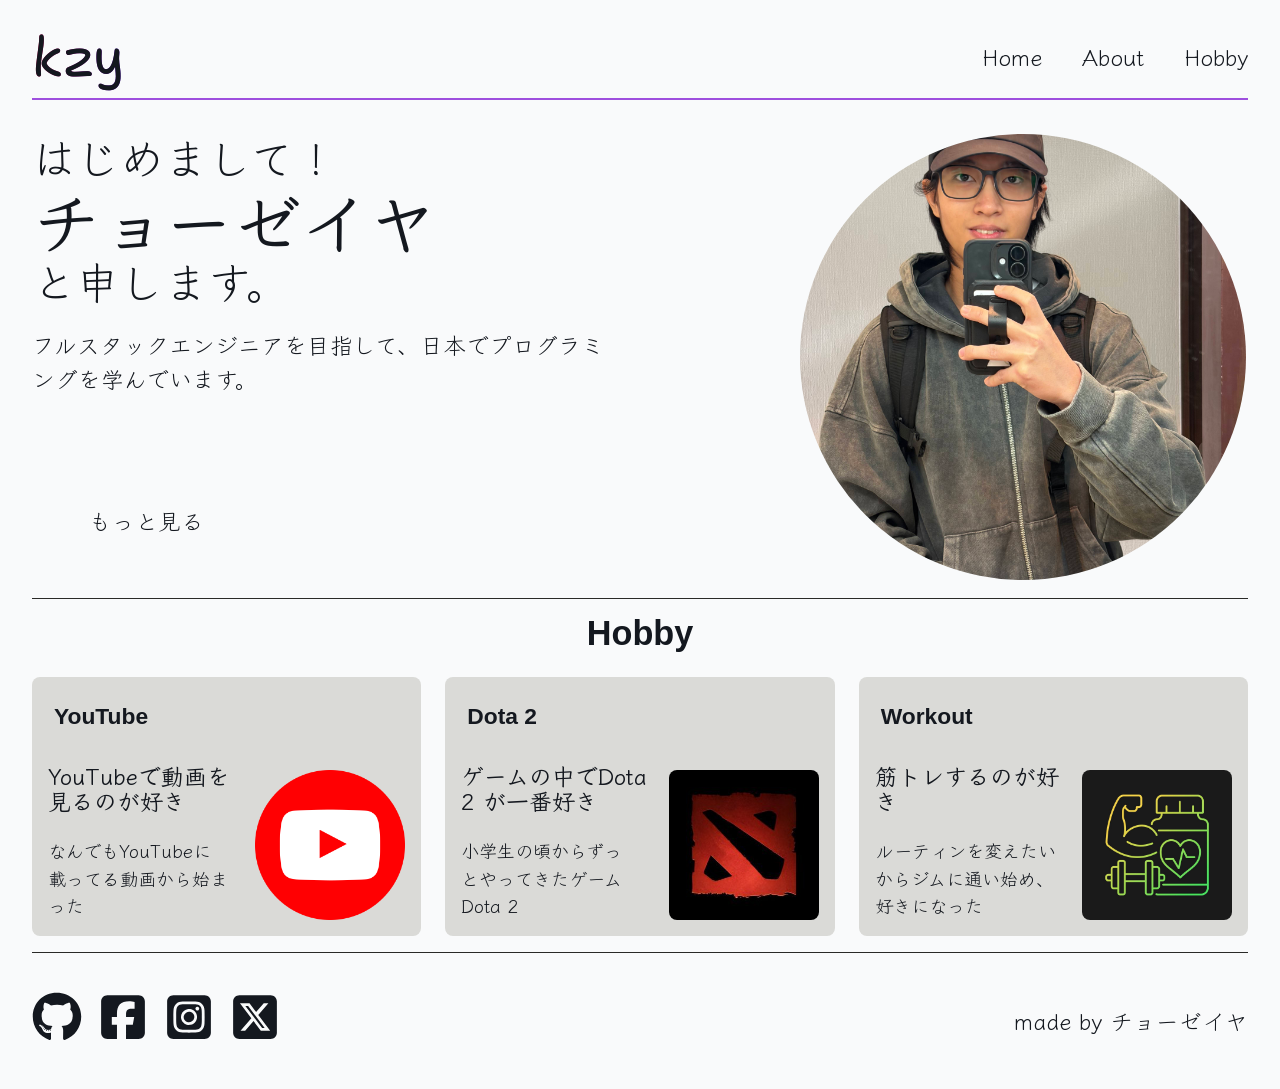
==== commit b57d9acf: "added hobby page" ====
--- a/index.html
+++ b/index.html
@@ -66,9 +66,31 @@
           <h2 class="hobby-title | ff-secondary fw-bold text-center">Hobby</h2>
 
           <div class="cards-container">
+            <!--YouTube-->
+            <div class="card youtube | grid">
+              <p class="card-title | ff-secondary fw-bold">
+                <a href="/hobby.html#youtube">YouTube</a>
+              </p>
+
+              <div class="card-contents | flow text-start">
+                <h4 class="card-content-heading | fs-400">
+                  YouTubeで動画を見るのが好き　
+                </h4>
+                <p class="card-content-description | fs-300">
+                  なんでもYouTubeに載ってる動画から始まった
+                </p>
+              </div>
+
+              <div class="card-img">
+                <img src="images/youtube.png" alt="" />
+              </div>
+            </div>
+
             <!--Dota 2-->
             <div class="card dota | grid">
-              <p class="card-title | ff-secondary fw-bold">Dota 2</p>
+              <p class="card-title | ff-secondary fw-bold">
+                <a href="/hobby.html#dota">Dota 2</a>
+              </p>
 
               <div class="card-contents | flow text-start">
                 <h4 class="card-content-heading | fs-400">
@@ -86,7 +108,9 @@
 
             <!--Workout-->
             <div class="card workout | grid">
-              <p class="card-title | ff-secondary fw-bold">Workout</p>
+              <p class="card-title | ff-secondary fw-bold">
+                <a href="/hobby.html#workout">Workout</a>
+              </p>
 
               <div class="card-contents | flow text-start">
                 <h4 class="card-content-heading | fs-400">
@@ -99,24 +123,6 @@
 
               <div class="card-img">
                 <img src="images/workout.jpg" alt="" />
-              </div>
-            </div>
-
-            <!--YouTube-->
-            <div class="card youtube | grid">
-              <p class="card-title | ff-secondary fw-bold">YouTube</p>
-
-              <div class="card-contents | flow text-start">
-                <h4 class="card-content-heading | fs-400">
-                  YouTubeで動画を見るのが好き　
-                </h4>
-                <p class="card-content-description | fs-300">
-                  なんでもYouTubeに載ってる動画から始まった
-                </p>
-              </div>
-
-              <div class="card-img">
-                <img src="images/youtube.png" alt="" />
               </div>
             </div>
           </div>
--- a/css/index.css
+++ b/css/index.css
@@ -43,6 +43,9 @@
   --fs-700: clamp(1.728rem, 1.3274rem + 1.7803vw, 2.9297rem);
   --fs-800: clamp(2.0736rem, 1.5441rem + 2.3533vw, 3.6621rem);
   --fs-900: clamp(2.4883rem, 1.7919rem + 3.0953vw, 4.5776rem);
+
+  --wrapper-max-width: 1440px;
+  --wrapper-padding-inline: 4rem;
 }
 
 @media (prefers-color-scheme: dark) {
@@ -161,6 +164,10 @@
   padding-block: 1rem;
 }
 
+p {
+  text-wrap: pretty;
+}
+
 /* logo */
 
 .logo-link {
@@ -175,30 +182,10 @@
   color: transparent;
 }
 
-/* hero image */
-
-.hero-avatar {
-  max-inline-size: 350px;
-  aspect-ratio: 1;
-  object-fit: cover;
-  border-radius: 50%;
-  border: 2px solid transparent;
-  background:
-    linear-gradient(black) padding-box,
-    linear-gradient(90deg, red -50%, blue 150%) border-box;
-  @media (width > 600px) {
-    justify-self: end;
-  }
-  @media (width < 600px) {
-    max-inline-size: 250px;
-    justify-self: center;
-  }
-}
-
 /* Utility Classes*/
 
 .wrapper {
-  width: min(1024px, 100% - 4rem);
+  width: min(var(--wrapper-max-width), 100% - var(--wrapper-padding-inline));
   margin-inline: auto;
 }
 
@@ -282,6 +269,11 @@
 
 .section-end-line {
   border-bottom: 1px solid var(--clr-section-underline);
+}
+
+.box-shadow {
+  box-shadow: 0 0 0.75rem 0 hsl(from var(--clr-neutral-700) h s l / 0.7);
+  border-radius: 0.5rem;
 }
 
 /* header */
@@ -296,7 +288,7 @@
   flex-wrap: wrap;
   color: var(--clr-foreground);
   background-color: var(--clr-background);
-  width: var(--_headerWidth, min(1024px, 100% - 4rem));
+  width: var(--_headerWidth, min(var(--wrapper-max-width), 100% - 4rem));
   margin: 1rem auto;
 
   @supports (animation-timeline: view()) {
@@ -309,7 +301,7 @@
     animation-range-end: calc(
       100vh + var(--_animationStartsAfter) + var(--_animationDistance)
     );
-    backdrop-filter: blur(1rem);
+    backdrop-filter: blur(0.5rem);
   }
 
   .logo {
@@ -331,7 +323,8 @@
 
 .nav-link:hover,
 .nav-link:focus-visible {
-  border-bottom: 1px solid var(--clr-foreground);
+  border-bottom: 1px solid;
+  border-color: inherit;
 }
 
 @keyframes stickyNav {
@@ -346,8 +339,10 @@
 
   100% {
     top: 1rem;
+    color: var(--clr-neutral-100);
     background-color: hsl(from var(--clr-foreground) h s l / 0.05);
     box-shadow: 0 0 0.75rem hsl(0 0% 0% / 0.3);
+    mix-blend-mode: difference;
   }
 }
 
--- a/css/home.css
+++ b/css/home.css
@@ -82,7 +82,26 @@
   width: 100%;
   aspect-ratio: 1;
   object-fit: cover;
+}
+
+/* hero image */
+
+.hero-avatar {
+  max-inline-size: 450px;
+  aspect-ratio: 1;
+  object-fit: cover;
   border-radius: 50%;
+  border: 2px solid transparent;
+  background:
+    linear-gradient(black) padding-box,
+    linear-gradient(90deg, red -50%, blue 150%) border-box;
+  @media (width > 600px) {
+    justify-self: end;
+  }
+  @media (width < 600px) {
+    max-inline-size: 250px;
+    justify-self: center;
+  }
 }
 
 /* hobby section */
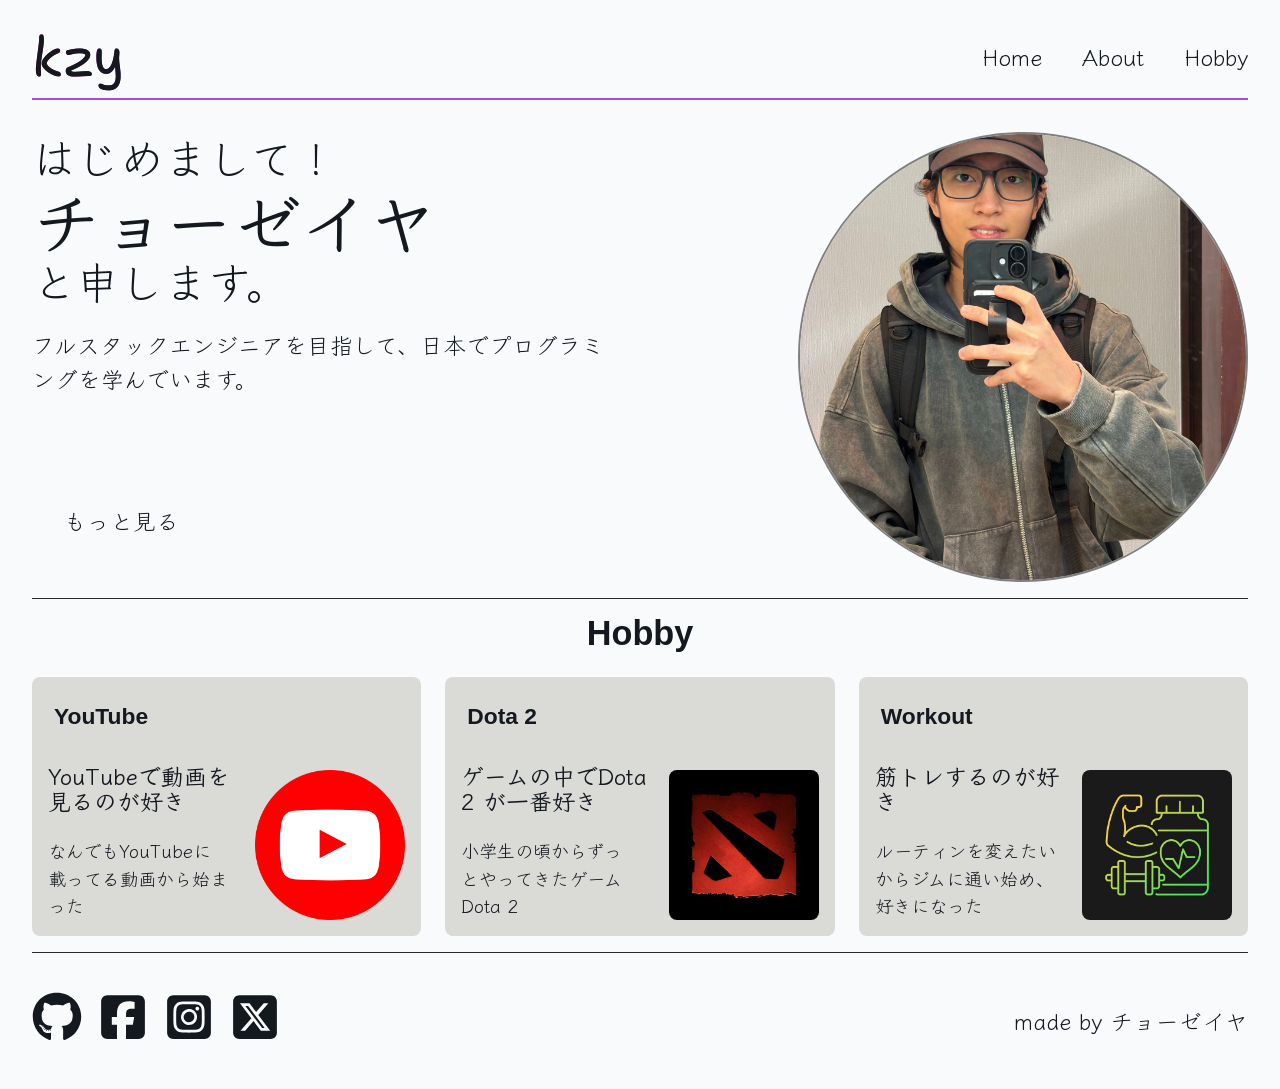
==== commit 22b2c504: "page completed" ====
--- a/index.html
+++ b/index.html
@@ -11,6 +11,8 @@
       href="https://fonts.googleapis.com/css2?family=Google+Sans:ital,opsz,wght@0,17..18,400..700;1,17..18,400..700&family=Klee+One:wght@400;600&family=Shantell+Sans:ital,wght@0,300..800;1,300..800&display=swap"
       rel="stylesheet"
     />
+
+    <!--favicon-->
 
     <!--css-->
 
--- a/css/index.css
+++ b/css/index.css
@@ -26,6 +26,8 @@
   --clr-background: var(--clr-neutral-100);
   --clr-card-bg: var(--clr-neutral-300);
   --clr-hover-mix: hsl(0 0% 95%);
+  --full-bleed-bg: var(--clr-primary-300);
+  --clr-workout-section-bg: hsl(220 29% 50%);
 
   --fw-regular: 400;
   --fw-semi-bold: 600;
@@ -55,6 +57,8 @@
     --clr-background: var(--clr-neutral-700);
     --clr-card-bg: var(--clr-neutral-500);
     --clr-hover-mix: hsl(0 0% 5%);
+    --full-bleed-bg: var(--clr-primary-600);
+    --clr-workout-section-bg: hsl(220 29% 28%);
   }
 }
 
@@ -189,6 +193,11 @@
   margin-inline: auto;
 }
 
+.wrapper-narrow {
+  width: min(960px, 100% - var(--wrapper-padding-inline));
+  margin-inline: auto;
+}
+
 .grid {
   display: grid;
   gap: var(--grid-spacer, 1rem);
@@ -265,6 +274,38 @@
 
 .fs-900 {
   font-size: var(--fs-900);
+}
+
+.bg-primary-100 {
+  background-color: var(--clr-primary-100);
+}
+
+.bg-primary-200 {
+  background-color: var(--clr-primary-200);
+}
+
+.bg-primary-300 {
+  background-color: var(--clr-primary-300);
+}
+
+.bg-primary-400 {
+  background-color: var(--clr-primary-400);
+}
+
+.bg-primary-500 {
+  background-color: var(--clr-primary-500);
+}
+
+.bg-primary-600 {
+  background-color: var(--clr-primary-600);
+}
+
+.bg-primary-700 {
+  background-color: var(--clr-primary-700);
+}
+
+.bg-primary-800 {
+  background-color: var(--clr-primary-800);
 }
 
 .section-end-line {
@@ -323,6 +364,7 @@
 
 .nav-link:hover,
 .nav-link:focus-visible {
+  color: var(--clr-primary-300);
   border-bottom: 1px solid;
   border-color: inherit;
 }
--- a/css/home.css
+++ b/css/home.css
@@ -4,28 +4,72 @@
 
 /* link button */
 
+@property --color-1 {
+  syntax: "<color>";
+  inherits: true;
+  initial-value: hsl(273, 68%, 59%);
+}
+
+@property --color-2 {
+  syntax: "<color>";
+  inherits: true;
+  initial-value: hsl(271 85% 23% / 0.5);
+}
+
 .link-btn {
-  max-inline-size: fit-content;
-  display: block;
-  background-color: transparent;
-  padding: 0.75rem 3.5rem;
-  border-radius: 100vw;
-  border: 1px solid transparent;
-  background:
-    conic-gradient(var(--clr-background)) padding-box,
-    linear-gradient(135deg, var(--clr-primary-400), var(--clr-primary-600))
+  display: inline-block;
+  width: fit-content;
+  padding: 0.75rem 2rem;
+  /*border: 1px solid var(--color-1);*/
+  border-radius: 0.5rem;
+
+  position: relative;
+  isolation: isolate;
+  overflow: hidden;
+
+  /*&::after {
+    content: "";
+    position: absolute;
+    inset: 0;
+    z-index: -1;
+    background: var(--color-1);
+
+    scale: 0 1;
+    transform-origin: right;
+    transition: scale 1000ms;
+  }*/
+
+  &::before {
+    content: "";
+    position: absolute;
+    inset: 0;
+    z-index: -2;
+    border-radius: inherit;
+    border: 1px solid transparent;
+    background:
+      linear-gradient(var(--clr-background)) padding-box,
+      linear-gradient(135deg, var(--color-1), var(--color-2)) border-box;
+  }
+  &::after {
+    content: "";
+    position: absolute;
+    inset: 0;
+    z-index: -1;
+    border-radius: inherit;
+    border: 1px solid transparent;
+    background: linear-gradient(135deg, var(--color-1), var(--color-2))
       border-box;
 
-  &:hover {
-    color: color-mix(
-      in srgb,
-      var(--clr-foreground),
-      var(--clr-primary-100) 25%
-    );
-    background:
-      conic-gradient(hsl(from var(--clr-background) h s l / 0.8)) padding-box,
-      linear-gradient(135deg, var(--clr-primary-400), var(--clr-primary-600))
-        border-box;
+    scale: 0 1;
+
+    transform-origin: right;
+    transition: scale 250ms;
+  }
+
+  &:hover::after,
+  &:focus-visible::after {
+    scale: 1 1;
+    transform-origin: left;
   }
 
   @media (width < 600px) {
@@ -91,10 +135,15 @@
   aspect-ratio: 1;
   object-fit: cover;
   border-radius: 50%;
-  border: 2px solid transparent;
-  background:
-    linear-gradient(black) padding-box,
-    linear-gradient(90deg, red -50%, blue 150%) border-box;
+  border: 2px solid hsl(0 0% 50%);
+
+  &:hover,
+  &:focus-visible {
+    border: 2px solid transparent;
+    background:
+      linear-gradient(black) padding-box,
+      linear-gradient(90deg, red -50%, blue 150%) border-box;
+  }
   @media (width > 600px) {
     justify-self: end;
   }
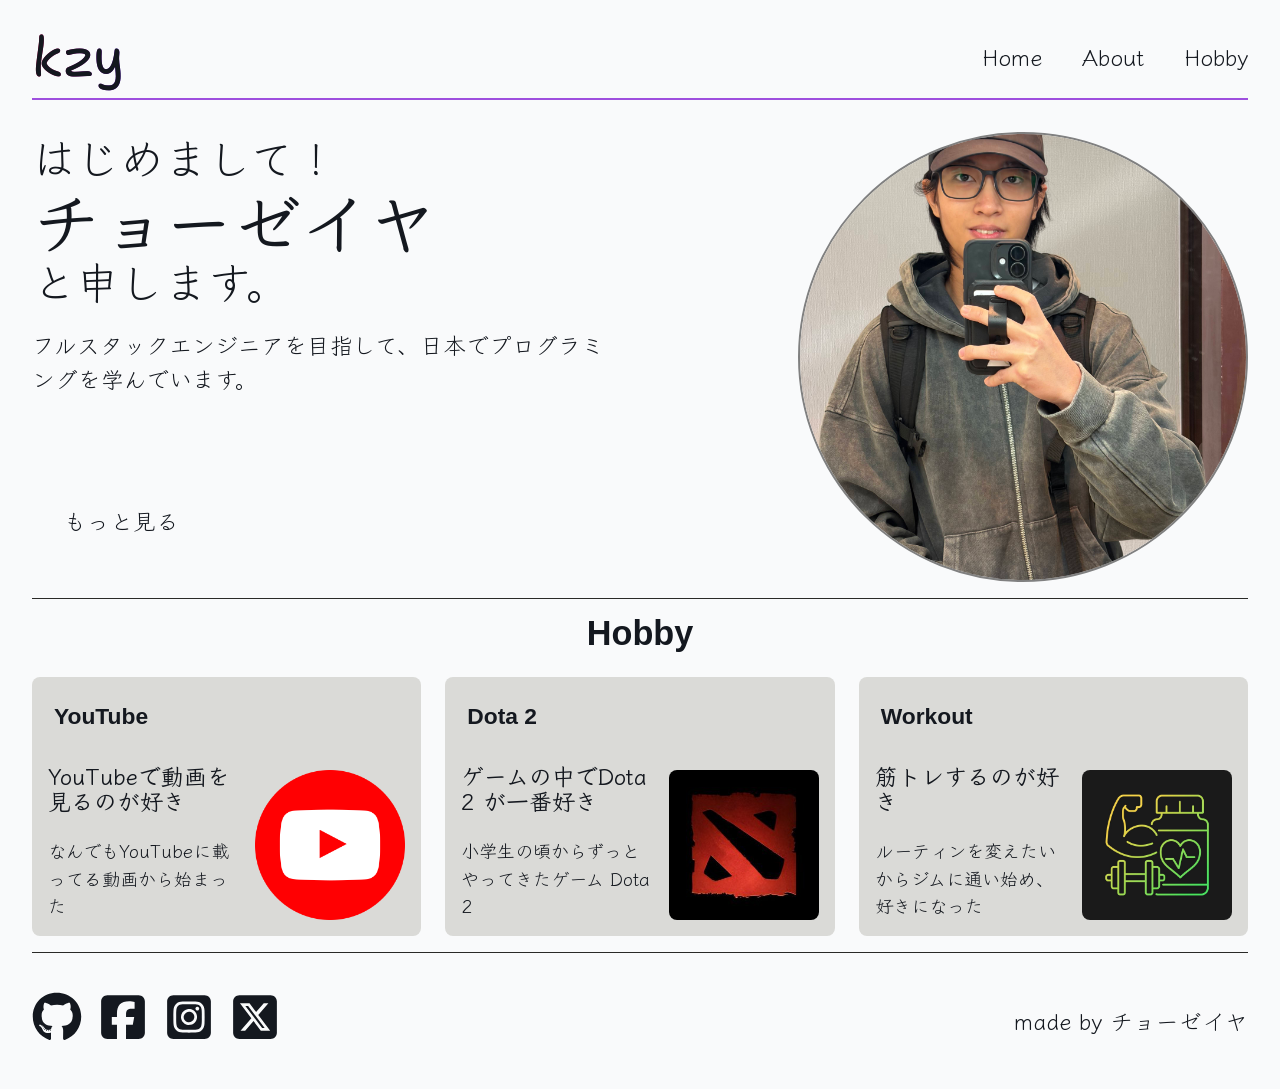
==== commit 36e021ac: "fixing hobby title link btn" ====
--- a/index.html
+++ b/index.html
@@ -71,7 +71,7 @@
             <!--YouTube-->
             <div class="card youtube | grid">
               <p class="card-title | ff-secondary fw-bold">
-                <a href="/hobby.html#youtube">YouTube</a>
+                <a href="hobby.html#youtube">YouTube</a>
               </p>
 
               <div class="card-contents | flow text-start">
@@ -91,7 +91,7 @@
             <!--Dota 2-->
             <div class="card dota | grid">
               <p class="card-title | ff-secondary fw-bold">
-                <a href="/hobby.html#dota">Dota 2</a>
+                <a href="hobby.html#dota">Dota 2</a>
               </p>
 
               <div class="card-contents | flow text-start">
@@ -111,7 +111,7 @@
             <!--Workout-->
             <div class="card workout | grid">
               <p class="card-title | ff-secondary fw-bold">
-                <a href="/hobby.html#workout">Workout</a>
+                <a href="hobby.html#workout">Workout</a>
               </p>
 
               <div class="card-contents | flow text-start">
@@ -136,7 +136,11 @@
         <ul class="social-lists | flex" role="list">
           <!--GitHub-->
           <li class="social-list github">
-            <a href="" class="social-link">
+            <a
+              href="https://github.com/2602IT0011-oca"
+              class="social-link"
+              target="_blank"
+            >
               <svg xmlns="http://www.w3.org/2000/svg" viewBox="0 0 512 512">
                 <!--!Font Awesome Free v7.2.0 by @fontawesome - https://fontawesome.com License - https://fontawesome.com/license/free Copyright 2026 Fonticons, Inc.-->
                 <path
@@ -148,7 +152,11 @@
 
           <!--Facebook-->
           <li class="social-list facebook">
-            <a href="" class="social-link">
+            <a
+              href="https://www.facebook.com/kyaw.zayya.921677/"
+              class="social-link"
+              target="_blank"
+            >
               <svg xmlns="http://www.w3.org/2000/svg" viewBox="0 0 448 512">
                 <!--!Font Awesome Free v7.2.0 by @fontawesome - https://fontawesome.com License - https://fontawesome.com/license/free Copyright 2026 Fonticons, Inc.-->
                 <path
@@ -160,7 +168,11 @@
 
           <!--Instagram-->
           <li class="social-list instagram">
-            <a href="" class="social-link">
+            <a
+              href="https://www.instagram.com/_kane2881_/"
+              class="social-link"
+              target="_blank"
+            >
               <svg xmlns="http://www.w3.org/2000/svg" viewBox="0 0 448 512">
                 <!--!Font Awesome Free v7.2.0 by @fontawesome - https://fontawesome.com License - https://fontawesome.com/license/free Copyright 2026 Fonticons, Inc.-->
                 <path
@@ -172,7 +184,11 @@
 
           <!--X-twitter-->
           <li class="social-list x-twitter">
-            <a href="" class="social-link">
+            <a
+              href="https://x.com/kane_280801"
+              class="social-link"
+              target="_blank"
+            >
               <svg xmlns="http://www.w3.org/2000/svg" viewBox="0 0 448 512">
                 <!--!Font Awesome Free v7.2.0 by @fontawesome - https://fontawesome.com License - https://fontawesome.com/license/free Copyright 2026 Fonticons, Inc.-->
                 <path
--- a/css/index.css
+++ b/css/index.css
@@ -168,9 +168,9 @@
   padding-block: 1rem;
 }
 
-p {
+/* p {
   text-wrap: pretty;
-}
+} */
 
 /* logo */
 
@@ -345,7 +345,7 @@
     backdrop-filter: blur(0.5rem);
   }
 
-  .logo {
+  > .logo {
     display: var(--_logoDisplay, block);
   }
 }
@@ -391,13 +391,15 @@
 /* footer */
 
 .footer-section {
-  justify-items: center;
-  align-content: center;
+  display: flex;
+  flex-direction: column;
+  justify-content: center;
+  align-items: center;
 }
 
 @media (width > 600px) {
   .footer-section {
-    display: flex;
+    flex-direction: row;
     justify-content: space-between;
     align-items: center;
   }
